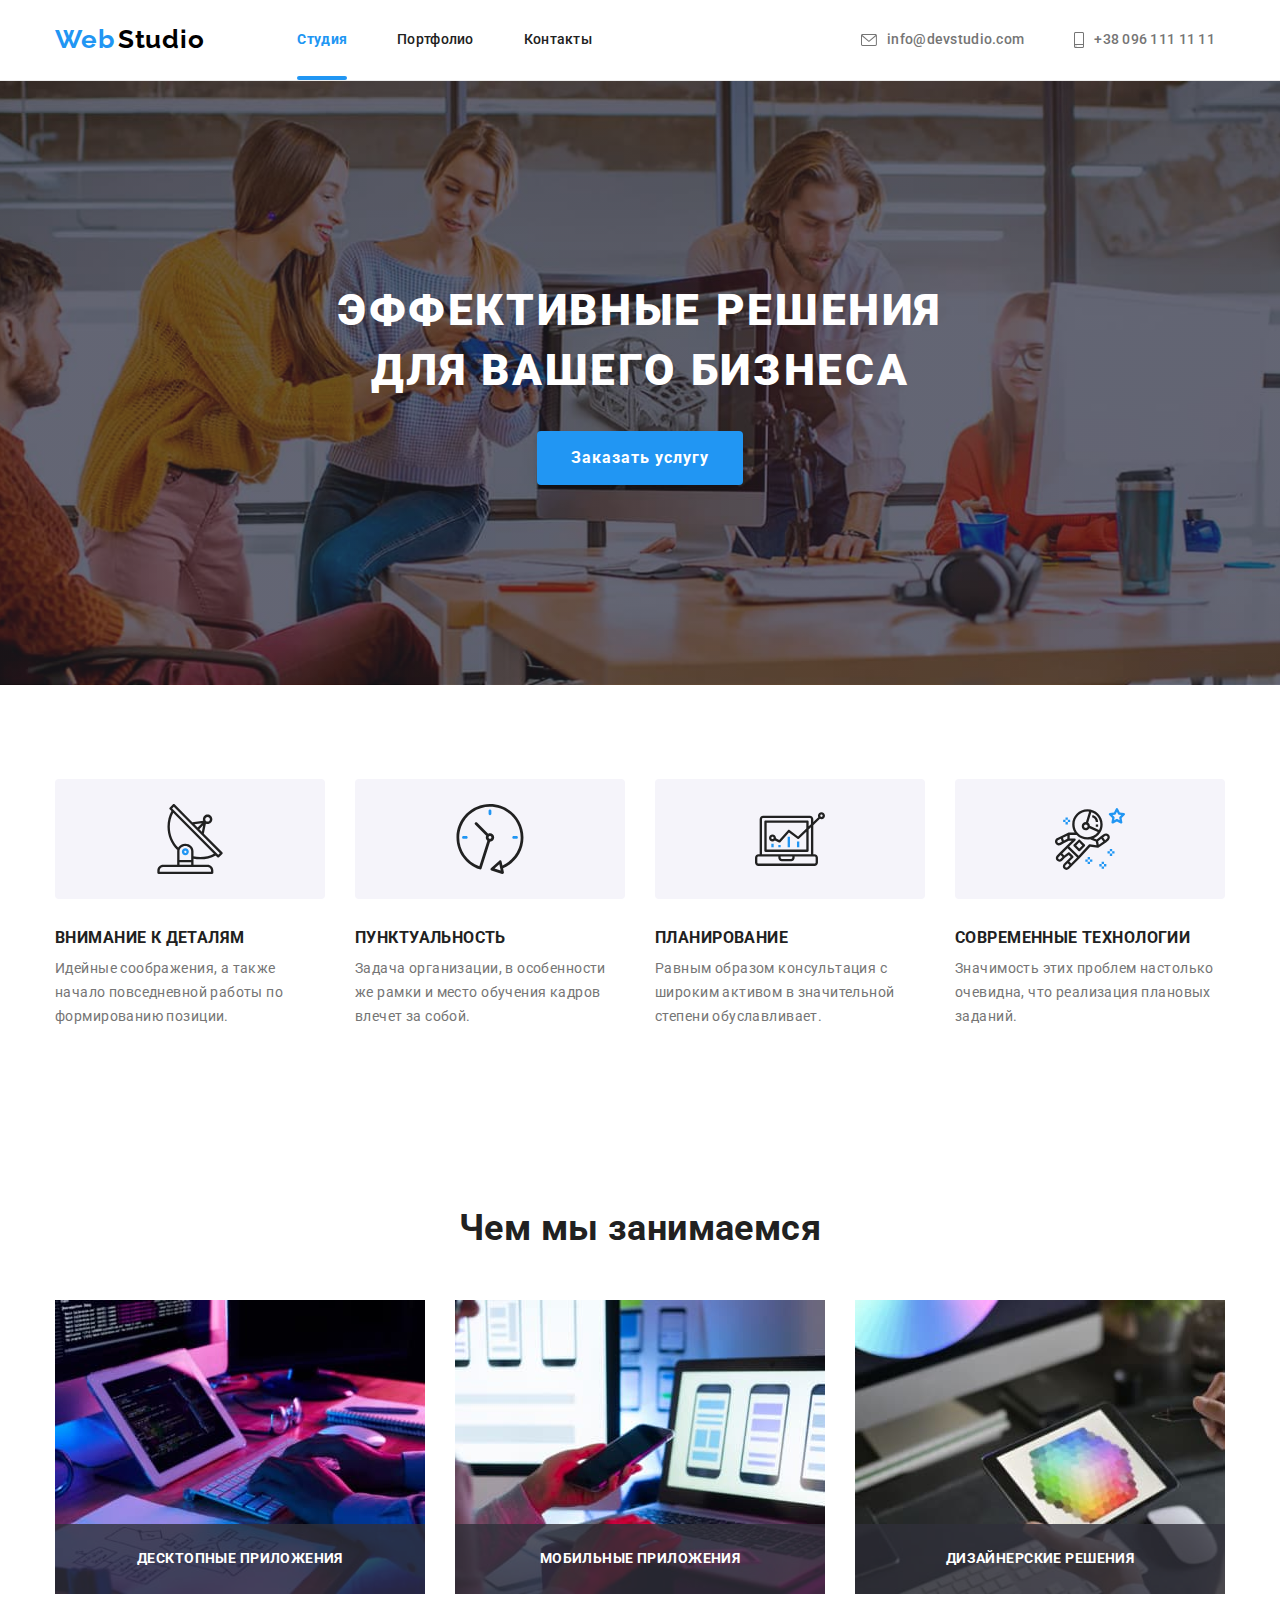
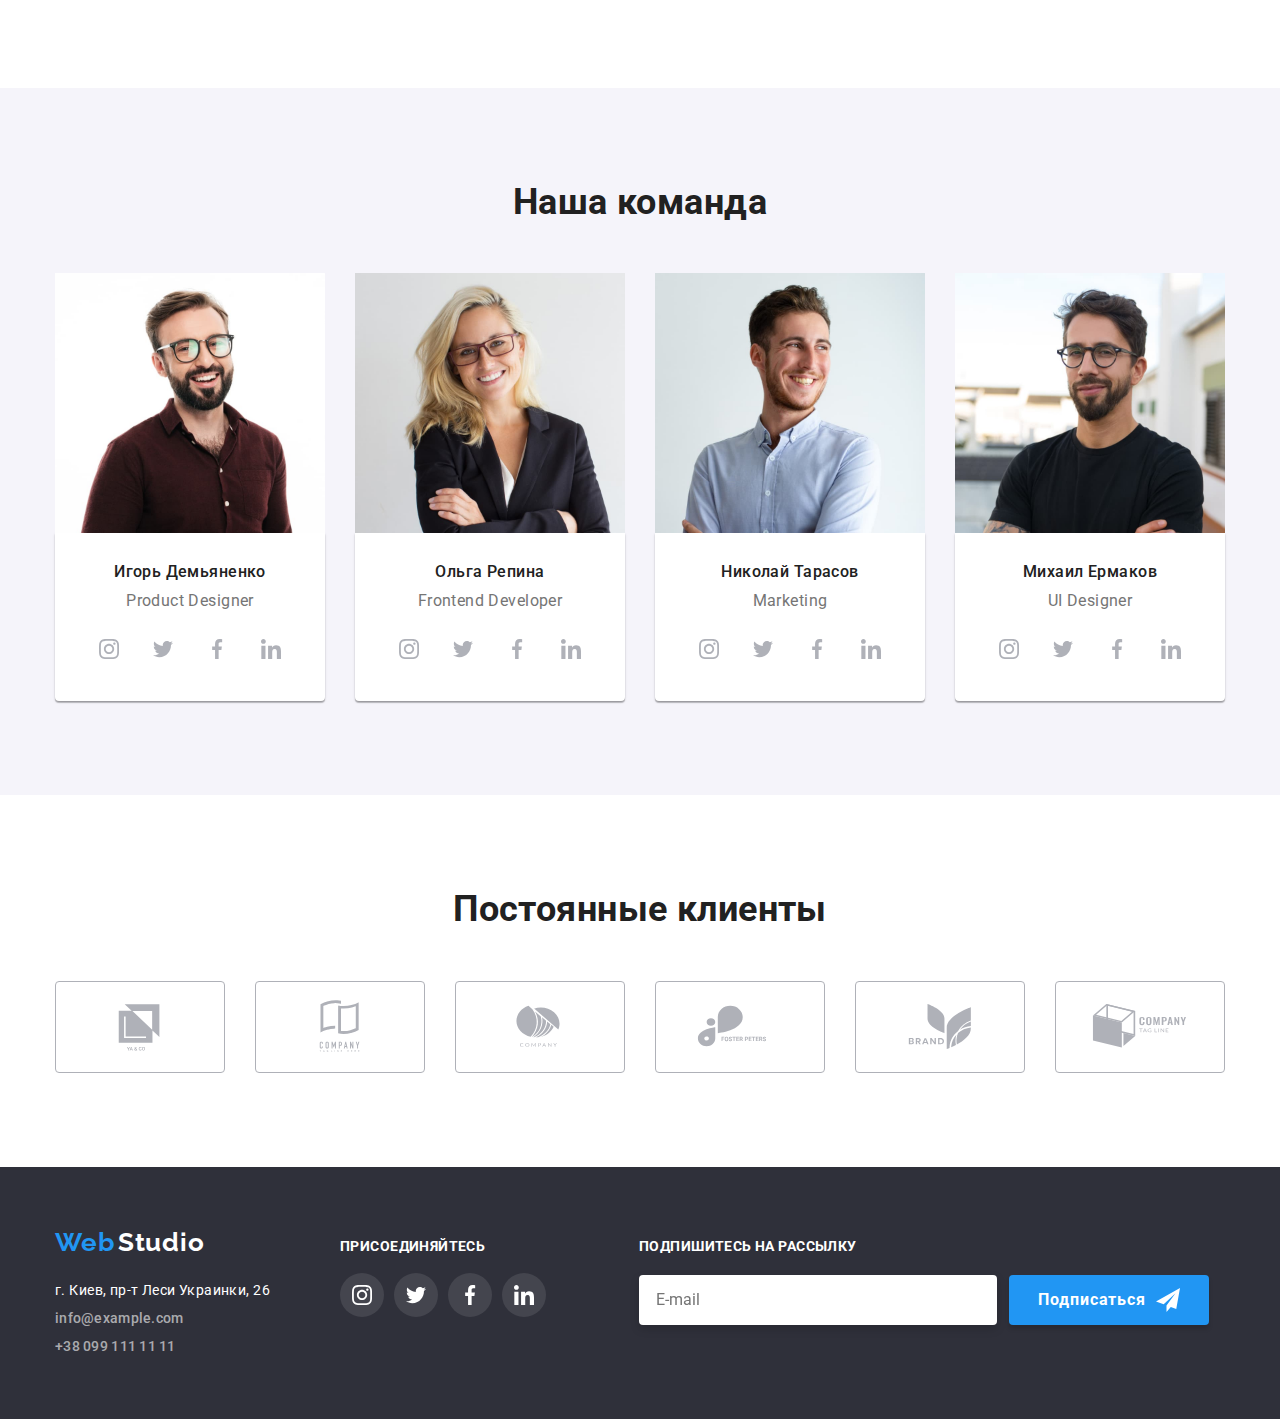
==== index.html @ 4bcaa4ad "update sprite" ====
<!DOCTYPE html>
<html lang="ru">
<head>
    <meta charset="UTF-8">
    <meta http-equiv="X-UA-Compatible" content="IE=edge">
    <meta name="viewport" content="width=device-width, initial-scale=1.0">
    <title>Студия</title>
    <link rel="preconnect" href="https://fonts.googleapis.com">
    <link rel="preconnect" href="https://fonts.gstatic.com" crossorigin>
    <link href="https://fonts.googleapis.com/css2?family=Raleway:wght@700&family=Roboto:wght@400;500;700;900&display=swap"
        rel="stylesheet">
    <link rel="stylesheet" href="https://cdnjs.cloudflare.com/ajax/libs/modern-normalize/1.1.0/modern-normalize.min.css">
    <link rel="stylesheet" href="./css/styles.css">
</head>
<body>
    
    <!-- Шапка сайта -->
    <header>
        <div class="header container">
            <!-- Навигация -->
            <nav class="nav">
                <a  class="logo" href="index.html">
                    <span class="logo-first">Web</span>
                    <span class="logo-second">Studio</span>
                </a>
                <ul class="nav-list">
                    <li class="item">
                        <a href="index.html" class="nav-link active-page">Студия</a>
                    </li>
                    <li class="item">
                        <a href="portfolio.html" class="nav-link ">Портфолио</a>
                    </li>
                    <li class="item">
                        <a href="#" class="nav-link">Контакты</a>
                    </li>
                </ul>
            </nav>
            <!-- Контакты -->
            <ul class="contacts-list">
                <li class="item">
                    <a href="mailto:info@devstudio.com" class="contacts" >
                        <svg class="icon-envelope" width="16" height = "12" >
                            <use href="images/icons.svg#icon-envelope" ></use>                            
                        </svg>
                        info@devstudio.com
                    </a>
                </li>
                <li class="item">
                    <a href="tel:+380961111111" class="contacts icon-smartphone">
                        <svg class="icon-smartphone" width="10" height="16">
                            <use href="images/icons.svg#icon-smartphone"></use>
                        </svg>
                        +38 096 111 11 11
                    </a>
                </li>
            </ul>
        </div>
    </header>
    <main>
        <!-- Герой -->
        <section class="hero">
            <div class="container"> 
                <h1>Эффективные решения для вашего бизнеса</h1>
                <button  class="buttons" data-modal-open type="button">
                    Заказать услугу
                </button>
            </div>
        </section>
        <!-- Особенности -->
        <section >
            <div class="container">
                <h2 class="hidden">Особенности</h2>
                <ul class="about">
                    <li class="item">
                        <div class="about-icon">
                            <svg width="70" height="70">
                                <use href="images/icons.svg#icon-antenna"></use>
                            </svg>
                        </div>
                        <h3>Внимание к деталям</h3>
                        <p>Идейные соображения, а также начало повседневной работы по формированию позиции.</p>
                    </li>
                    <li class="item">
                        <div class="about-icon">
                            <svg class="about-icons" width="70" height="70">
                                <use href="images/icons.svg#icon-clock"></use>
                            </svg>
                        </div>
                        <h3>Пунктуальность</h3>
                        <p>Задача организации, в особенности же рамки и место обучения кадров влечет за собой.</p>
                    </li>
                    <li class="item">
                        <div class="about-icon">
                            <svg class="about-icons" width="70" height="70">
                                <use href="images/icons.svg#icon-diagram"></use>
                            </svg>
                        </div>
                        <h3>Планирование</h3>
                        <p>Равным образом консультация с широким активом в значительной степени обуславливает.</p>
                    </li>
                    <li class="item">
                        <div class="about-icon">
                            <svg class="about-icons" width="70" height="70">
                                <use href="images/icons.svg#icon-astronaut"> </use>
                            </svg>
                        </div>
                        <h3>Современные технологии</h3>
                        <p>Значимость этих проблем настолько очевидна, что реализация плановых заданий.</p>
                    </li>
                </ul>
            </div>
        </section>
        <!-- Чем мы занимаемся -->
        <section class="what-we-do">
            <div class="container">
                <h2 class="title">Чем мы занимаемся</h2>
                <ul class="what-we-do-list">
                    <li class="item">
                        <img src="./images/box-1.jpg" alt="разработка приложений" width="370">
                        <p class="description">Десктопные приложения</p>
                    </li>
                    <li class="item">
                        <img src="./images/box-2.jpg" alt="оптимизация сайта под мобильную птаформу" width="370">
                        <p class="description">Мобильные приложения</p>
                    </li>
                    <li class="item">
                        <img src="./images/box-3.jpg" alt="цветовая палитра на планшете" width="370">
                        <p class="description">Дизайнерские решения</p>
                    </li>
                </ul>
            </div>
        </section>
        <!-- Наша команда -->
        <section class="team">
            <div class="container">
                <h2 class="title">Наша команда</h2>
                <ul class="team-list">
                    <li class="item">
                        <img src="./images/teamcard1.jpg" alt="Игорь Демьяненко" width="270" height="260">
                        <div class="team-cards">
                            <h3>Игорь Демьяненко</h3>
                            <p>Product Designer</p>
                            
                                <ul class="social-links">
                                    <li class="social-item" >
                                        <a class="social-link" href="#" aria-label="instagram" >
                                            <svg  width="20" height="20">
                                                <use href="images/icons.svg#icon-instagram"></use>
                                            </svg>
                                        </a>
                                    </li>
                                    <li class="social-item" >
                                        <a href="#" class="social-link" aria-label="twitter" >
                                            <svg  width="20" height="20">
                                                <use href="images/icons.svg#icon-twitter"></use>
                                            </svg>
                                        </a>
                                    </li>
                                    <li class="social-item" >
                                        <a href="#" class="social-link" aria-label="facebook" >
                                            <svg  width="20" height="20">
                                                <use href="images/icons.svg#icon-facebook"></use>
                                            </svg>
                                        </a>
                                    </li>
                                    <li class="social-item" >
                                        <a href="#" class="social-link" aria-label="linkedin" >
                                            <svg  width="20" height="20">
                                                <use href="images/icons.svg#icon-linkedin"></use>
                                            </svg>
                                        </a>
                                    </li>
                                </ul>
                            
                        </div>
                    </li>
                    <li class="item">
                        <img src="./images/teamcard2.jpg" alt="Ольга Репина" width="270" height="260">
                        <div class="team-cards">
                            <h3>Ольга Репина</h3>
                            <p>Frontend Developer</p>
                            <ul class="social-links">
                                <li class="social-item">
                                    <a class="social-link" href="#" aria-label="instagram">
                                        <svg width="20" height="20">
                                            <use href="images/icons.svg#icon-instagram"></use>
                                        </svg>
                                    </a>
                                </li>
                                <li class="social-item">
                                    <a href="#" class="social-link" aria-label="twitter">
                                        <svg width="20" height="20">
                                            <use href="images/icons.svg#icon-twitter"></use>
                                        </svg>
                                    </a>
                                </li>
                                <li class="social-item">
                                    <a href="#" class="social-link" aria-label="facebook">
                                        <svg width="20" height="20">
                                            <use href="images/icons.svg#icon-facebook"></use>
                                        </svg>
                                    </a>
                                </li>
                                <li class="social-item">
                                    <a href="#" class="social-link" aria-label="linkedin">
                                        <svg width="20" height="20">
                                            <use href="images/icons.svg#icon-linkedin"></use>
                                        </svg>
                                    </a>
                                </li>
                            </ul>
                        </div>
                    </li>
                    <li class="item">
                        <img src="./images/teamcard3.jpg" alt="Николай Тарасов" width="270" height="260">
                        <div class="team-cards">
                            <h3>Николай Тарасов</h3>
                            <p>Marketing</p>
                            <ul class="social-links">
                                <li class="social-item">
                                    <a class="social-link" href="#" aria-label="instagram">
                                        <svg width="20" height="20">
                                            <use href="images/icons.svg#icon-instagram"></use>
                                        </svg>
                                    </a>
                                </li>
                                <li class="social-item">
                                    <a href="#" class="social-link" aria-label="twitter">
                                        <svg width="20" height="20">
                                            <use href="images/icons.svg#icon-twitter"></use>
                                        </svg>
                                    </a>
                                </li>
                                <li class="social-item">
                                    <a href="#" class="social-link" aria-label="facebook">
                                        <svg width="20" height="20">
                                            <use href="images/icons.svg#icon-facebook"></use>
                                        </svg>
                                    </a>
                                </li>
                                <li class="social-item">
                                    <a href="#" class="social-link" aria-label="linkedin">
                                        <svg width="20" height="20">
                                            <use href="images/icons.svg#icon-linkedin"></use>
                                        </svg>
                                    </a>
                                </li>
                            </ul>
                        </div>
                    </li>
                    <li class="item">
                        <img src="./images/teamcard4.jpg" alt="Михаил Ермаков" width="270" height="260">
                        <div class="team-cards">
                            <h3>Михаил Ермаков</h3>
                            <p>UI Designer</p>
                            <ul class="social-links">
                                <li class="social-item">
                                    <a class="social-link" href="#" aria-label="instagram">
                                        <svg width="20" height="20">
                                            <use href="images/icons.svg#icon-instagram"></use>
                                        </svg>
                                    </a>
                                </li>
                                <li class="social-item">
                                    <a href="#" class="social-link" aria-label="twitter">
                                        <svg width="20" height="20">
                                            <use href="images/icons.svg#icon-twitter"></use>
                                        </svg>
                                    </a>
                                </li>
                                <li class="social-item">
                                    <a href="#" class="social-link" aria-label="facebook">
                                        <svg width="20" height="20">
                                            <use href="images/icons.svg#icon-facebook"></use>
                                        </svg>
                                    </a>
                                </li>
                                <li class="social-item">
                                    <a href="#" class="social-link" aria-label="linkedin">
                                        <svg width="20" height="20">
                                            <use href="images/icons.svg#icon-linkedin"></use>
                                        </svg>
                                    </a>
                                </li>
                            </ul>
                        </div>
                    </li>
                </ul>
            </div>
        </section>
        <!-- Наши клиенты -->
        <section class="clients">
            <div class="container">
                <h2 class="title">Постоянные клиенты</h2>
                <ul class="clients-list">
                    <li class="client-item" >
                        <a href="#" class="client-link">
                            <svg width="106" height="60">
                                <use href="./images/icons.svg#icon-logo-1" ></use>
                            </svg>
                        </a>
                    </li>
                    <li class="client-item" >
                        <a href="#" class="client-link">
                            <svg width="106" height="60">
                                <use href="./images/icons.svg#icon-logo-2" ></use>
                            </svg>
                        </a>
                    </li>
                    <li class="client-item" >
                        <a href="#" class="client-link">
                            <svg width="106" height="60">
                                <use href="./images/icons.svg#icon-logo-3" ></use>
                            </svg>
                        </a>
                    </li>
                    <li class="client-item" >
                        <a href="#" class="client-link">
                            <svg width="106" height="60">
                                <use href="./images/icons.svg#icon-logo-4" ></use>
                            </svg>
                        </a>
                    </li>
                    <li class="client-item" >
                        <a href="#" class="client-link">
                            <svg width="106" height="60">
                                <use href="./images/icons.svg#icon-logo-5" ></use>
                            </svg>
                        </a>
                    </li>
                    <li class="client-item" >
                        <a href="#" class="client-link">
                            <svg width="106" height="60">
                                <use href="./images/icons.svg#icon-logo-6" ></use>
                            </svg>
                        </a>
                    </li>
                </ul>
            </div>
        </section>

    </main>
    <!-- ----------------Footer----------------------- -->
    <footer class="footer">
        <div class="container">
            <!-- Contacts block -->
            <div class="address">
                <a class="logo-footer" href="index.html">
                    <span class="logo-first">Web</span>
                    <span class="logo-second">Studio</span>
                </a>
                <address>
                    <ul class="address-list">
                        <li class="item">
                            <a class="address" href="https://goo.gl/maps/gMFZXmqn6xjPHVWj6">г. Киев, пр-т Леси Украинки, 26</a>
                        </li>
                        <li class="item">
                            <a class="contacts" href="mailto:nfo@example.com">info@example.com</a>
                        </li>
                        <li class="item">
                            <a class="contacts" href="tel:+380991111111">+38 099 111 11 11</a>
                        </li>
                    </ul>
                </address>
            </div>
            <!-- Social icons -->
            <div class="social">
                <h3>присоединяйтесь</h3>
                <ul class="social-links">
                    <li class="social-item">
                        <a class="social-link" href="#" aria-label="instagram">
                            <svg width="20" height="20">
                                <use href="images/icons.svg#icon-instagram"></use>
                            </svg>
                        </a>
                    </li>
                    <li class="social-item">
                        <a href="#" class="social-link" aria-label="twitter">
                            <svg width="20" height="20">
                                <use href="images/icons.svg#icon-twitter"></use>
                            </svg>
                        </a>
                    </li>
                    <li class="social-item">
                        <a href="#" class="social-link" aria-label="facebook">
                            <svg width="20" height="20">
                                <use href="images/icons.svg#icon-facebook"></use>
                            </svg>
                        </a>
                    </li>
                    <li class="social-item">
                        <a href="#" class="social-link" aria-label="linkedin">
                            <svg width="20" height="20">
                                <use href="images/icons.svg#icon-linkedin"></use>
                            </svg>
                        </a>
                    </li>
                </ul>
            </div>
            <!-- Form block -->
            <form name="e-mail" autocomplete="off" class="form">
                <div class="form-input">
                    <label for="user-email" class="email-label">Подпишитесь на рассылку</label>
                    <input class="email-input" id="user-email" type="email" name="email" placeholder="E-mail">
                </div>
                <button class="email-button" type="submit">
                    <span>Подписаться</span> 
                    <svg class="email-icon" width="24" height="24">
                        <use href="images/icons.svg#icon-send"></use>
                    </svg>
                </button>
                    
            </form>
        </div>
    </footer>
    <!-- ---------- Modal ---------- -->
    <div class="backdrop is-hidden " data-modal>
        <div class="modal">
            <!-- ----- Form ----------------- -->
            <div class="form-container">
                <h2>Оставьте свои данные, мы вам перезвоним</h2>
                <div class="form-fild">
                    <label for ="name" >Имя</label>
                    <input type ="text" id ="name" name ="name" placeholder=" " autofocus>
                </div>
                <div class="form-fild">
                    <label for ="tel" >Телефон</label>
                    <input type ="tel" name ="tel" id ="tel" placeholder=" " >
                </div>
                <div class="form-fild">
                    <label for ="mail">Почта</label>
                    <input type ="email" name ="mail" id ="mail" placeholder=" ">
                </div>
                <div class ="form-fild">
                    <label for ="comment">Комментарий</label>
                    <textarea class ="comment" rows ="7" name ="comment" id ="comment" placeholder="Введите комментарий"></textarea>
                </div>
                <div class="form-fild">
                    <input type ="checkbox" name="policy" id ="policy" >
                    <label for="policy">Соглашаюсь с рассылкой и принимаю 
                        <a href="#">Условия договора</a>
                    </label>
                </div>
            </div>
            <button data-modal-close type ="button" class="close-button" >
                <svg class="icon-close" width="11" height="11">
                    <use href="images/icons.svg#icon-close"></use>
                </svg>
            </button> 
        </div>
    </div>
    <script src="./js/modal.js"></script>
</body>
</html>
---- css/styles.css ----
:root {
  --main-color: #212121;
  --background: #ffffff;
  --secondary-text: #757575;
  --color-active: #2196f3;
  --color-logo: #000000;
  --bacground-button: #f5f4fa;
  --background-footer: #2f303a;
  --footer-contacts: rgba(255, 255, 255, 0.6);
  --background-hero: #c4c4c4;
  --social-color: #afb1b8;
  --hero-active-button: #188ce8;
}
/* ======= main styles ======== */
body {
  font-family: "Roboto", "Verdana", "Tahoma", sans-serif;
  font-size: 14px;
  font-style: normal;
  font-weight: 400;
  line-height: 1.71;
  letter-spacing: 0.03em;
  color: var(--main-color);
  background-color: var(--background);
}

h1,
h2,
h4,
h5,
h6,
p {
  margin: 0;
}

img {
  display: block;
  max-width: 100%;
  height: auto;
}

li,
ul,
ol,
a {
  list-style: none;
  padding: 0;
  margin: 0;
}

header {
  border-bottom: 1px solid #ececec;
}

/* ======= projects-list Portfolio  ========= */
.projects-list {
  display: flex;
  flex-wrap: wrap;
}

.projects-list .item:not(:nth-child(3n)) {
  margin-right: 30px;
}

.projects-list .item:nth-child(-n + 6) {
  margin-bottom: 30px;
}

.projects-list .item:nth-child(n + 7) {
  margin-bottom: 94px;
}

.projects h3 {
  margin-right: 24px;
  margin-left: 24px;
  margin-top: 0px;
  margin-bottom: 4px;
  font-weight: bold;
  font-size: 18px;
  line-height: 2;
  letter-spacing: 0.06em;
  padding-top: 20px;
}

.card > p {
  margin-left: 24px;
  margin-right: 24px;
  margin-bottom: 20px;
  font-size: 16px;
  line-height: 1.87;
  color: var(--secondary-text);
}

.card {
  border-left: 1px solid #eeeeee;
  border-right: 1px solid #eeeeee;
  border-bottom: 1px solid #eeeeee;
}

a {
  text-decoration: none;
  color: inherit;
}

.hidden {
  display: none;
  margin: 0;
  padding: 0;
}

.projects-list > .item {
  transition-property: box-shadow;
  transition-duration: 250ms;
  transition-timing-function: cubic-bezier(0.4, 0, 0.2, 1);
}

.projects-list > .item:hover,
.projects-list > .item:focus {
  box-shadow: 0px 1px 1px rgba(0, 0, 0, 0.12), 0px 4px 4px rgba(0, 0, 0, 0.06),
    1px 4px 6px rgba(0, 0, 0, 0.16);
}

/* ============ flex styles ============ */
.container {
  width: 1200px;
  padding-right: 15px;
  padding-left: 15px;
  margin: 0 auto;
}

.header,
.nav-list,
.contacts-list,
.nav {
  display: flex;
  align-items: center;
}

/* .logo {
  margin-left: 15px;
} */

ul.contacts-list {
  padding: 0;
  /* margin-right: 15px; */
  margin-left: auto;
}

.nav-list > .item:not(:last-child) {
  margin-right: 50px;
}

.nav-link {
  display: block;
  padding-top: 32px;
  padding-bottom: 32px;
}

.contacts-list .item + .item {
  margin-left: 50px;
}

.nav-list {
  margin-left: 93px;
}

/* ============== about Flex ========== */

.about {
  display: flex;
  margin-top: 94px;
  margin-bottom: 94px;
}

.about .item + .item {
  margin-left: 30px;
}

/* ========== what-we-do Flex========= */

.what-we-do-list {
  display: flex;
  margin-bottom: 94px;
  position: relative;
}

.what-we-do-list .item img {
  background-color: rgba(47, 48, 58, 0.8);
  height: 100%;
}

.what-we-do-list .item + .item {
  margin-left: 30px;
}

.description {
  display: block;
  position: absolute;
  bottom: 0;
  padding-bottom: 27px;
  padding-top: 27px;
  margin: 0;

  font-weight: bold;
  font-size: 14px;
  line-height: 1.14;
  text-align: center;
  letter-spacing: 0.03em;
  text-transform: uppercase;
  color: var(--background);
  background-color: rgba(47, 48, 58, 0.8);
  width: 370px;
}

/* ========= team  Flex=========== */

.what-we-do .title,
.clients .title,
.team .title {
  padding-bottom: 50px;
  padding-top: 94px;
}

.what-we-do .title {
  padding-top: 85px;
}

.team-list {
  display: flex;
  padding-bottom: 94px;
}

.team-list .item + .item {
  margin-left: 30px;
}

.team-list .item h3 {
  padding-top: 30px;
  padding-bottom: 10px;
  margin: 0;
}

.team {
  background-color: var(--bacground-button);
}

.team p {
  padding-bottom: 16px;
}

.team-cards {
  background: var(--background);
  box-shadow: 0px 1px 3px rgba(0, 0, 0, 0.12), 0px 1px 1px rgba(0, 0, 0, 0.14),
    0px 2px 1px rgba(0, 0, 0, 0.2);
  border-bottom-left-radius: 4px;
  border-bottom-right-radius: 4px;
}

/* ========= logo ========================== */
.logo-first {
  color: var(--color-active);
}

.logo-second {
  color: var(--color-logo);
}

.logo-first,
.logo-second {
  font-family: "Raleway", "Tahoma", sans-serif;
  font-style: normal;
  font-weight: bold;
  font-size: 26px;
  line-height: 1.19;
  letter-spacing: 0.03em;
}

/* ======== Navigation ========================== */
.nav-link,
.contacts {
  color: var(--main-color);
  font-weight: 500;
  line-height: 1.14;
  letter-spacing: 0.02em;

  transition-property: color;
  transition-duration: 250ms;
  transition-timing-function: cubic-bezier(0.4, 0, 0.2, 1);
}

a.active-page {
  color: var(--color-active);
  font-weight: bold;
}

.active-page::after {
  content: "";
  display: block;
  position: absolute;
  width: 100%;
  bottom: 0;

  height: 4px;
  background-color: var(--color-active);
  border-radius: 2px;
}

.nav-list .item {
  position: relative;
}

.nav-link:hover,
.nav-link:focus,
.contacts:hover,
.contacts:focus {
  color: var(--color-active);
}

.contacts {
  color: var(--secondary-text);
}

/* ======= Footer =============================== */
.footer .container {
  display: flex;
  align-items: baseline;
}

.logo-footer {
  display: block;
  padding-top: 60px;
  margin-bottom: 20px;
}

.footer {
  background-color: var(--background-footer);
}

.footer .logo-first {
  color: var(--color-active);
}

.footer .logo-second,
.address {
  color: var(--background);
}

.footer .contacts,
.footer .address {
  font-style: normal;
  color: var(--footer-contacts);
  font-size: 14px;
  line-height: 1.71;
}

.footer .address {
  color: var(--background);
}

.address-list {
  padding-bottom: 60px;
}

.address-list .item + .item {
  margin-top: 4px;
}

.social {
  margin-left: 70px;
  margin-top: 72px;
  margin-bottom: 100px;
  /* outline: #afb1b8 solid 2px; */
}
.social .social-item {
  padding-right: 0;
  padding-left: 0;
}

.social h3 {
  font-size: 14px;
  margin-bottom: 18px;
  color: var(--background);
}

.footer .social-links {
  margin-right: 0;
  margin-left: 0;
  padding: 0;
}

.footer .social-link {
  display: flex;
  width: 44px;
  height: 44px;
  justify-content: center;
  align-items: center;
  fill: var(--background);
  background: rgba(255, 255, 255, 0.1);
  border-radius: 50%;
  padding-bottom: 0;
}

/* ========== Filters ======================= */

.filters {
  display: flex;
  background-color: var(--background);
  justify-content: center;
  margin-bottom: 50px;
  margin-top: 94px;
}

.filters .item + .item {
  margin-left: 8px;
}

.buttons {
  display: inline-block;
  background-color: var(--bacground-button);
  color: var(--main-color);
  cursor: pointer;
  font-family: "Roboto", "Verdana", "Tahoma", sans-serif;
  font-weight: 500;
  font-size: 16px;
  line-height: 1.62;
  text-align: center;
  border-radius: 4px;
  padding-top: 6px;
  padding-bottom: 6px;
  padding-right: 22px;
  padding-left: 22px;
  border-color: transparent;
}

.hero .buttons {
  display: inline-block;
  margin-bottom: 200px;
  padding-top: 10px;
  padding-bottom: 10px;
  padding-right: 32px;
  padding-left: 32px;

  transition-property: background-color;
  transition-duration: 250ms;
  transition-timing-function: cubic-bezier(0.4, 0, 0.2, 1);

  background-color: var(--color-active);
  font-weight: bold;
  line-height: 1.87;
  align-items: center;
  text-align: center;
  letter-spacing: 0.06em;
  min-width: 200px;
  color: var(--background);
  box-shadow: 0px 4px 4px rgba(0, 0, 0, 0.15);
  border-radius: 4px;
}

.buttons:hover,
.buttons:focus {
  background-color: var(--color-active);
  color: var(--background);
  box-shadow: 0px 3px 1px rgba(0, 0, 0, 0.1), 0px 1px 2px rgba(0, 0, 0, 0.08),
    0px 2px 2px rgba(0, 0, 0, 0.12);
  border-radius: 4px;

  transition-property: background-color box-shadow;
  transition-duration: 250ms;
  transition-timing-function: cubic-bezier(0.4, 0, 0.2, 1);
}

.hero .buttons:hover,
.hero .buttons:focus,
.email-button:hover,
.email-button:focus {
  background-color: var(--hero-active-button);
  box-shadow: 0px 4px 4px rgba(0, 0, 0, 0.15);
}

/* ======== Studio ================== */

.about p,
.team p {
  color: var(--secondary-text);
}

.about h3,
.social h3,
.email-label {
  display: block;
  font-weight: bold;
  line-height: 1.14;
  text-transform: uppercase;
  margin-top: 0;
}

.about h3 {
  margin-bottom: 10px;
}

/* ========== Hero ============ */

.hero {
  max-width: 1600px;
  background-color: var(--background-hero);
  text-align: center;
  margin-left: auto;
  margin-right: auto;
  background-image: linear-gradient(
      to right,
      rgba(47, 48, 58, 0.4),
      rgba(47, 48, 58, 0.4)
    ),
    url(../images/hero-img.jpg);
  background-position: center;
  background-size: cover;
}

.hero h1 {
  width: 696px;
  display: block;
  margin-bottom: 30px;
  padding-top: 200px;
  margin-left: auto;
  margin-right: auto;

  font-weight: 900;
  font-size: 44px;
  line-height: 1.36;
  text-align: center;
  letter-spacing: 0.06em;
  text-transform: uppercase;
  color: var(--background);
}

.what-we-do .title,
.team .title,
.clients .title {
  font-weight: bold;
  font-size: 36px;
  line-height: 1.16;
  text-align: center;
}

.team h3,
.team p {
  font-size: 16px;
  line-height: 1.18;
  text-align: center;
}

.team h3 {
  font-weight: 500;
}
/* ================ icons ============== */
.icon-envelope,
.icon-smartphone {
  display: inline-block;
  margin-right: 10px;
  fill: var(--secondary-text);
  align-items: center;
}
.contacts:hover .icon-envelope,
.contacts:focus .icon-envelope,
.contacts:hover .icon-smartphone,
.contacts:focus .icon-smartphone {
  fill: var(--color-active);
}

.contacts {
  display: flex;
  align-items: center;
}

.about-icon {
  width: 270px;
  height: 120px;
  background-color: var(--bacground-button);
  padding: 25px 100px;
  margin-bottom: 30px;
  border-radius: 4px;
}

/* ================ social-links ============== */

.social-links {
  display: flex;
  padding-bottom: 30px;
  margin-right: 32px;
  margin-left: 32px;
  justify-content: center;
}

.social-link:hover,
.social-link:focus {
  fill: var(--background);
  background-color: var(--color-active);
  border-radius: 50%;
  border: 1px solid transparent;
}

.social-link {
  display: flex;
  width: 44px;
  height: 44px;
  justify-content: center;
  align-items: center;
  fill: var(--social-color);
  border-radius: 50%;
  border: 0px solid transparent;

  transition-property: fill, background-color, border;
  transition-duration: 250ms;
  transition-timing-function: cubic-bezier(0.4, 0, 0.2, 1);
}

.social-item:not(:last-child) {
  margin-right: 10px;
}
/* ============== clients =========== */
.clients-list {
  display: flex;
  padding-bottom: 94px;
}

.client-link {
  display: flex;
  width: 170px;
  height: 92px;
  justify-content: center;
  align-items: center;
  border: 1px solid #afb1b8;
  border-radius: 4px;
  fill: var(--social-color);

  transition-property: fill border-color;
  transition-duration: 250ms;
  transition-timing-function: cubic-bezier(0.4, 0, 0.2, 1);
}

.client-link:hover,
.client-link:focus {
  fill: var(--color-active);
  border: 1px solid var(--color-active);
}

.client-item:not(:last-child) {
  margin-right: 30px;
}
/* ============ overlay for portfolio========= */

.project-overley {
  position: relative;
  overflow: hidden;
}

.project-text {
  display: block;
  position: absolute;
  top: 0;
  left: 0;
  transform: translateY(100%);

  height: 100%;
  width: 100%;
  padding: 63px 24px;
  background-color: rgba(33, 150, 243, 0.9);
  color: var(--background);
  font-size: 18px;
  line-height: 1.56;

  transition: transform 250ms cubic-bezier(0.4, 0, 0.2, 1);
}

.projects-list .link:hover .project-text,
.projects-list .link:focus .project-text {
  transform: translateY(0);
}

/* =============== modal ================== */

.backdrop {
  top: 0;
  left: 0;
  width: 100%;
  height: 100%;
  background-color: rgba(0, 0, 0, 0.2);
  visibility: visible;
  opacity: 1;
  transition: opacity 250ms cubic-bezier(0.4, 0, 0.2, 1),
    visibility 250ms cubic-bezier(0.4, 0, 0.2, 1);
}

.modal {
  position: fixed;
  top: 50%;
  left: 50%;
  min-width: 528px;
  min-height: 581px;

  box-shadow: 0px 1px 3px rgba(0, 0, 0, 0.12), 0px 1px 1px rgba(0, 0, 0, 0.14),
    0px 2px 1px rgba(0, 0, 0, 0.2);
  border-radius: 4px;
  background-color: var(--background);
  transform: translate(-50%, -50%) scale(1.1);
}

.is-hidden {
  visibility: hidden;
  opacity: 0;
  pointer-events: none;
}

.backdrop.is-hidden .modal {
  transform: translate(-50%, -50%) scale(1.1);
}

.close-button {
  display: block;
  padding: 7px;
  position: absolute;
  top: 8px;
  right: 8px;
  border: 1px solid rgba(0, 0, 0, 0.1);
  border-radius: 50%;
  background-color: var(--background);
  cursor: pointer;
}

.icon-close {
  display: block;
  fill: var(--color-logo);
}
/* ========== Forms ======= */

.email-label {
  color: var(--background);
  margin-bottom: 20px;
  font-size: 14px;
}

.email-icon {
  fill: var(--background);
}

.email-button {
  display: flex;
  align-items: center;
  justify-content: center;
  text-align: center;
  min-width: 200px;
  min-height: 50px;
  padding: 0;
  border: none;

  font-weight: bold;
  font-size: 16px;
  line-height: 1.87;
  letter-spacing: 0.06em;
  color: var(--background);
  background-color: var(--color-active);
  box-shadow: 0px 4px 4px rgba(0, 0, 0, 0.15);
  border-radius: 4px;

  transition-property: background-color;
  transition-duration: 250ms;
  transition-timing-function: cubic-bezier(0.4, 0, 0.2, 1);
}

.email-button > span {
  margin-right: 10px;
}

.email-input {
  width: 358px;
  height: 50px;
  margin-right: 12px;
  border: 1px solid rgba(255, 255, 255, 0.3);
  border-radius: 4px;
  filter: drop-shadow(0px 4px 4px rgba(0, 0, 0, 0.15));
  padding-left: 16px;
  font-size: 16px;
  line-height: 1.25;
}

.form {
  display: flex;
  align-items: flex-end;
  margin-left: 93px;
}
/* .footer .container {
  display: flex;
  align-items: baseline;
} */
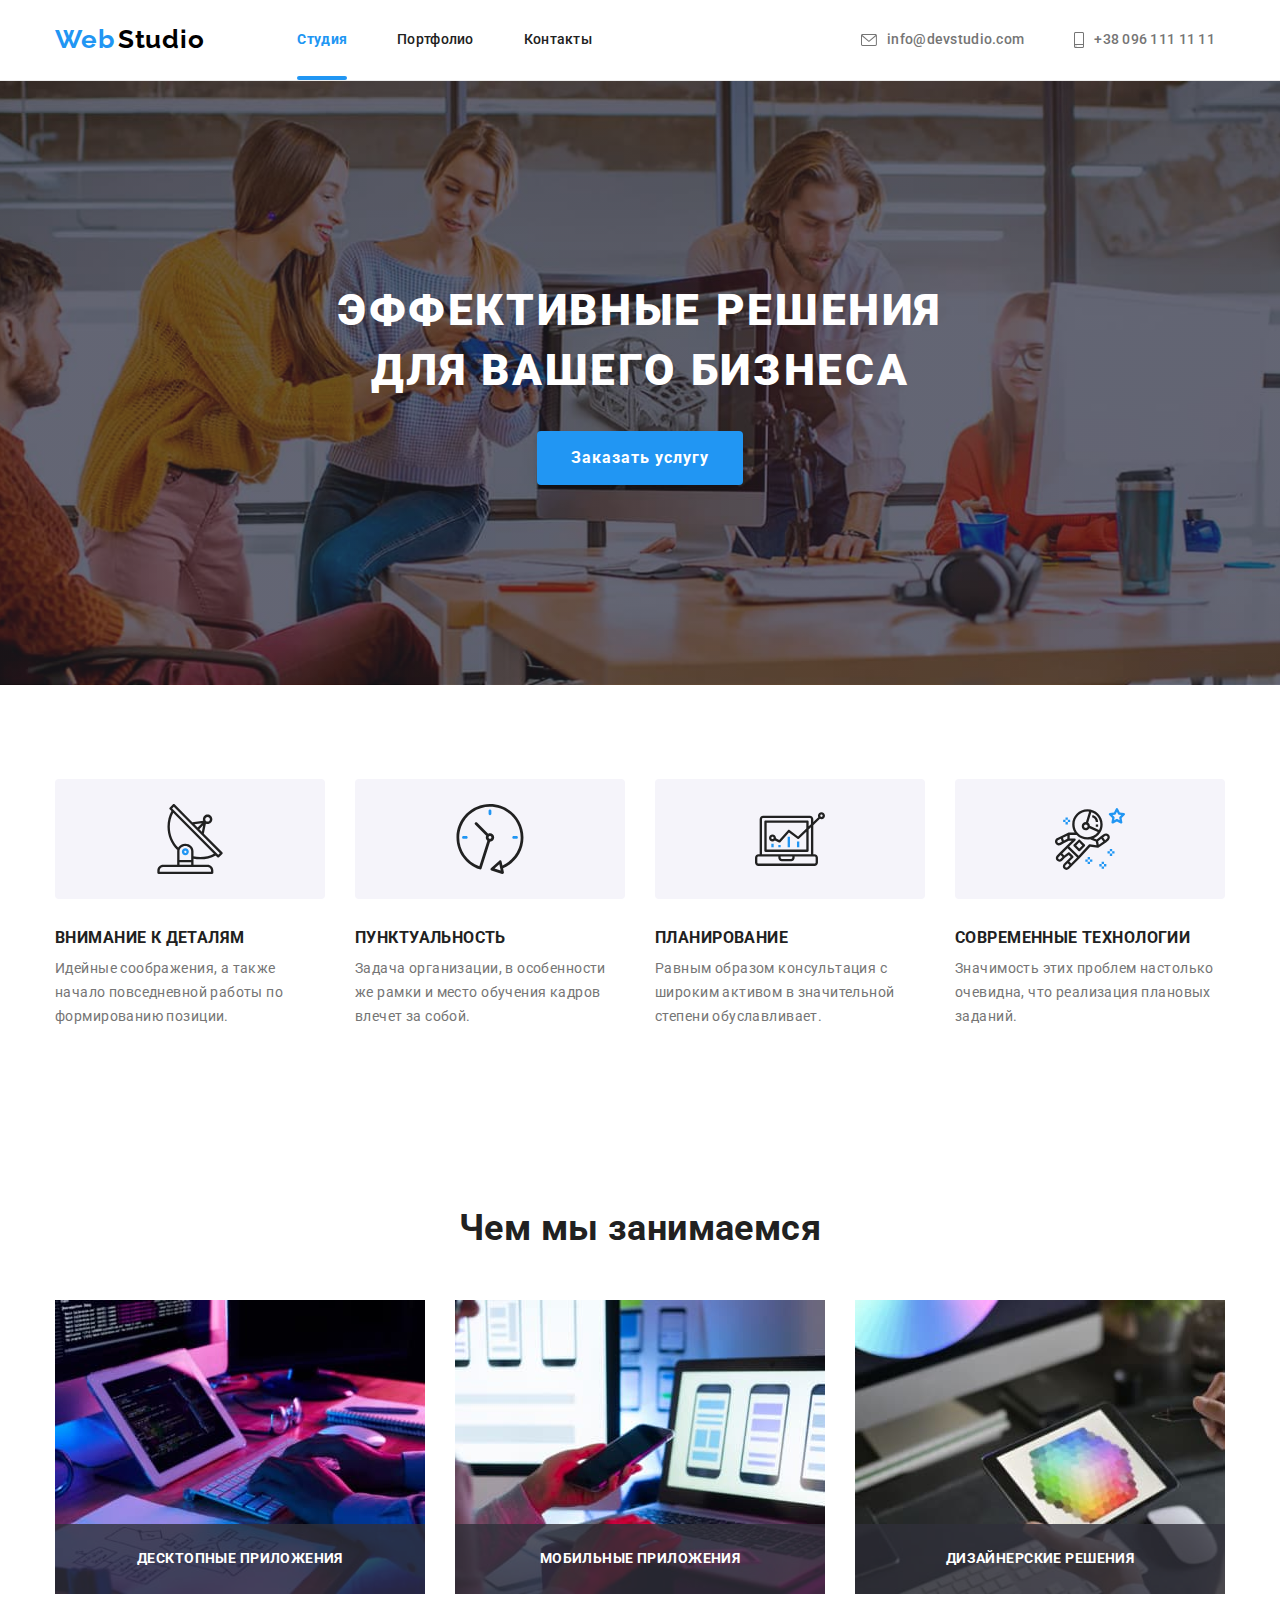
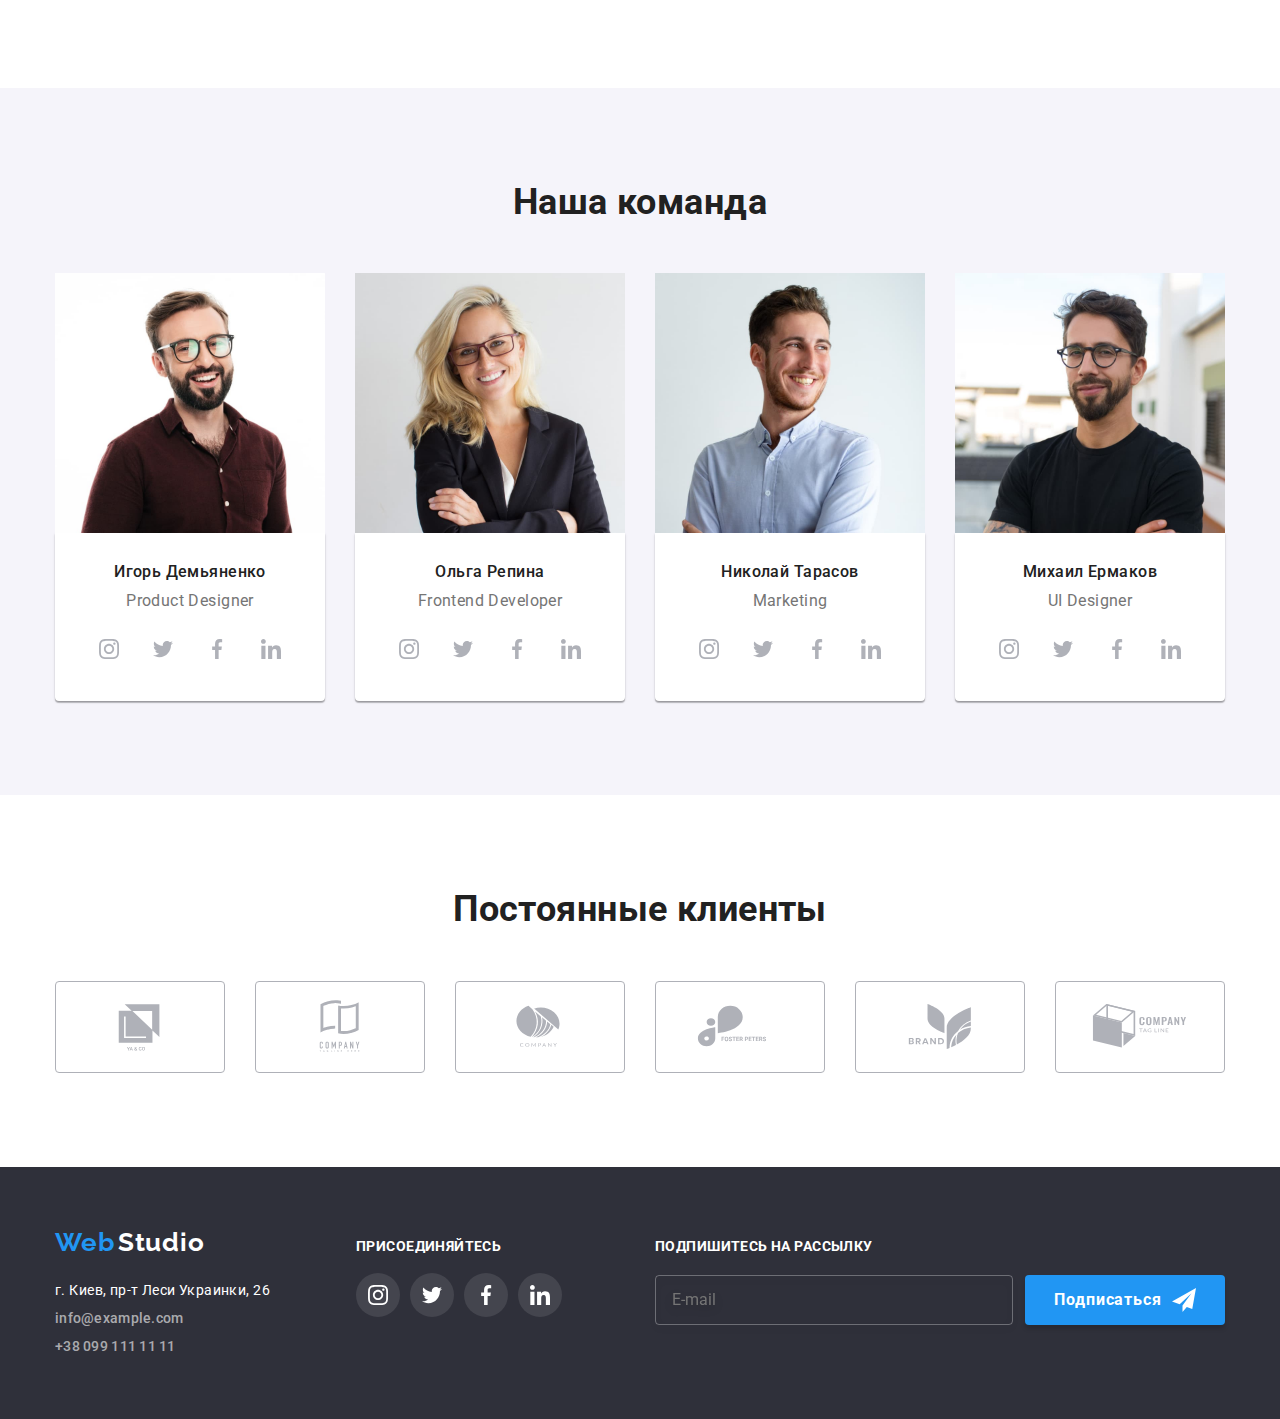
==== commit 5545419e: "checkbox click, footer-size, mail-input-color" ====
--- a/index.html
+++ b/index.html
@@ -418,29 +418,51 @@
         <div class="modal">
             <!-- ----- Form ----------------- -->
             <div class="form-container">
-                <h2>Оставьте свои данные, мы вам перезвоним</h2>
+                <h2 class="form-title">Оставьте свои данные, мы вам перезвоним</h2>
                 <div class="form-fild">
-                    <label for ="name" >Имя</label>
-                    <input type ="text" id ="name" name ="name" placeholder=" " autofocus>
+                    <label for ="name"  class="form-label"  >Имя</label>
+                    <input class="modal-input" type ="text" id ="name" name ="name" autocomplete="off" >
+                    <svg class="icon-form" width="18" height="18" >
+                        <use href="images/icons.svg#icon-modal-person" ></use>
+                    </svg>
                 </div>
                 <div class="form-fild">
-                    <label for ="tel" >Телефон</label>
-                    <input type ="tel" name ="tel" id ="tel" placeholder=" " >
+                    <label for ="tel"  class="form-label" >Телефон</label>
+                    <input class="modal-input" type ="tel" name ="tel" id ="tel"  >
+                    <svg class="icon-form" width="18" height="18">
+                        <use href="images/icons.svg#icon-modal-phone"></use>
+                    </svg>
                 </div>
                 <div class="form-fild">
-                    <label for ="mail">Почта</label>
-                    <input type ="email" name ="mail" id ="mail" placeholder=" ">
-                </div>
-                <div class ="form-fild">
-                    <label for ="comment">Комментарий</label>
-                    <textarea class ="comment" rows ="7" name ="comment" id ="comment" placeholder="Введите комментарий"></textarea>
-                </div>
-                <div class="form-fild">
-                    <input type ="checkbox" name="policy" id ="policy" >
-                    <label for="policy">Соглашаюсь с рассылкой и принимаю 
-                        <a href="#">Условия договора</a>
+                    <label for ="mail" class="form-label" >Почта</label>
+                    <input class="modal-input" type ="email" name ="mail" id ="mail" placeholder=" ">
+                    <svg class="icon-form" width="18" height="18">
+                        <use href="images/icons.svg#icon-modal-email"></use>
+                    </svg>
+                </div>
+                <div class ="comment-fild">
+                    <label for ="label-comment" class="form-label" >Комментарий</label>
+                    <textarea class ="comment-input" rows ="7" name ="comment" id ="comment" placeholder="Введите текст"></textarea>
+                </div>
+                <!--  -------    Policy-field    ----------------------- -->
+                <div class="policy-fild">
+                    <label class="policy-label">
+                        <input 
+                        class="policy-custom policy-hidden" 
+                        type ="checkbox" 
+                        name="policy" 
+                        id ="policy"
+                        />
+                        <span class="checkbox-policy">
+                            <svg class="icon-check" width="11" height="11">
+                                <use href="images/icons.svg#icon-check"></use>
+                            </svg>
+                        </span>Соглашаюсь с рассылкой и принимаю <a class="policy-link" href="#">Условия договора</a>
                     </label>
-                </div>
+                                        
+                </div>
+                <!-- -----------  END of Policy-field ----------------------- -->
+                <button type="submit" class="modal-button">Отправить</button>
             </div>
             <button data-modal-close type ="button" class="close-button" >
                 <svg class="icon-close" width="11" height="11">
--- a/css/styles.css
+++ b/css/styles.css
@@ -358,6 +358,7 @@
 
 .address-list {
   padding-bottom: 60px;
+  width: 231px;
 }
 
 .address-list .item + .item {
@@ -471,7 +472,9 @@
 .hero .buttons:hover,
 .hero .buttons:focus,
 .email-button:hover,
-.email-button:focus {
+.email-button:focus,
+.modal-button:hover,
+.modal-button:focus {
   background-color: var(--hero-active-button);
   box-shadow: 0px 4px 4px rgba(0, 0, 0, 0.15);
 }
@@ -694,8 +697,8 @@
   position: fixed;
   top: 50%;
   left: 50%;
-  min-width: 528px;
-  min-height: 581px;
+  width: 528px;
+  height: 581px;
 
   box-shadow: 0px 1px 3px rgba(0, 0, 0, 0.12), 0px 1px 1px rgba(0, 0, 0, 0.14),
     0px 2px 1px rgba(0, 0, 0, 0.2);
@@ -726,9 +729,153 @@
   cursor: pointer;
 }
 
-.icon-close {
+.icon-close,
+.icon-check {
   display: block;
   fill: var(--color-logo);
+}
+
+/* ---- Form modal-window styles ---- */
+
+.form-container {
+  margin-top: 40px;
+  margin-right: 40px;
+  margin-left: 40px;
+  margin-bottom: 40px;
+}
+
+.form-title {
+  font-weight: bold;
+  font-size: 20px;
+  line-height: 1.15;
+  text-align: center;
+  letter-spacing: 0.03em;
+  color: var(--main-color);
+  margin-top: 0;
+  margin-bottom: 12px;
+}
+
+.form-fild,
+.comment-fild,
+.policy-fild {
+  display: flex;
+  flex-direction: column;
+  position: relative;
+  margin-bottom: 10px;
+}
+
+.comment-fild {
+  margin-bottom: 20px;
+}
+
+.policy-fild {
+  margin-bottom: 30px;
+}
+
+.form-label {
+  margin-bottom: 4px;
+  font-size: 12px;
+  line-height: 1.166;
+  letter-spacing: 0.01em;
+  color: var(--secondary-text);
+}
+
+.comment-fild {
+  margin-bottom: 20px;
+}
+
+.icon-form {
+  position: absolute;
+  top: 50%;
+  left: 12px;
+  fill: var(--main-color);
+  transition: fill 250ms cubic-bezier(0.4, 0, 0.2, 1);
+}
+
+.form-fild:focus-within .icon-form {
+  fill: var(--color-active);
+}
+
+.comment-input,
+.modal-input {
+  display: block;
+
+  font-size: 14px;
+  line-height: 1.14;
+
+  padding-top: 10px;
+  padding-bottom: 10px;
+  padding-right: 16px;
+  padding-left: 16px;
+  box-sizing: border-box;
+  border: 1px solid rgba(33, 33, 33, 0.2);
+  border-radius: 4px;
+  outline: 0;
+  transition: outline-color 250ms cubic-bezier(0.4, 0, 0.2, 1),
+    border 250ms cubic-bezier(0.4, 0, 0.2, 1);
+}
+
+.modal-input {
+  padding-left: 42px;
+  max-height: 40px;
+}
+
+.comment-input {
+  resize: none;
+}
+
+.modal-input:focus,
+.comment-input:focus {
+  outline-color: 1px solid var(--color-active);
+  border: 1px solid var(--color-active);
+}
+
+.policy-label {
+  position: relative;
+  padding-left: 36px;
+  color: var(--secondary-text);
+  cursor: pointer;
+}
+
+.policy-link {
+  color: var(--color-active);
+  text-decoration: underline;
+}
+
+.modal-button {
+  display: block;
+  margin-right: auto;
+  margin-left: auto;
+}
+
+.checkbox-policy {
+  position: absolute;
+  top: 50%;
+  left: 12px;
+  transform: translateY(-50%);
+  display: block;
+  height: 15px;
+  width: 16px;
+  background-color: var(--background);
+  border: 2px solid var(--main-color);
+  border-radius: 4px;
+  outline: none;
+}
+
+.policy-custom:checked ~ .checkbox-policy {
+  background-color: var(--color-active);
+  background-origin: border-box;
+  border-color: var(--color-active);
+}
+
+.policy-custom:focus ~ .checkbox-policy {
+  border: 2px solid var(--color-active);
+}
+
+.policy-hidden {
+  -moz-appearance: none;
+  -webkit-appearance: none;
+  appearance: none;
 }
 /* ========== Forms ======= */
 
@@ -742,7 +889,8 @@
   fill: var(--background);
 }
 
-.email-button {
+.email-button,
+.modal-button {
   display: flex;
   align-items: center;
   justify-content: center;
@@ -751,6 +899,8 @@
   min-height: 50px;
   padding: 0;
   border: none;
+
+  cursor: pointer;
 
   font-weight: bold;
   font-size: 16px;
@@ -780,6 +930,13 @@
   padding-left: 16px;
   font-size: 16px;
   line-height: 1.25;
+  background-color: transparent;
+  border: 1px solid rgba(255, 255, 255, 0.3);
+  color: rgba(255, 255, 255, 0.6);
+}
+
+.email-input:focus {
+  outline: none;
 }
 
 .form {
